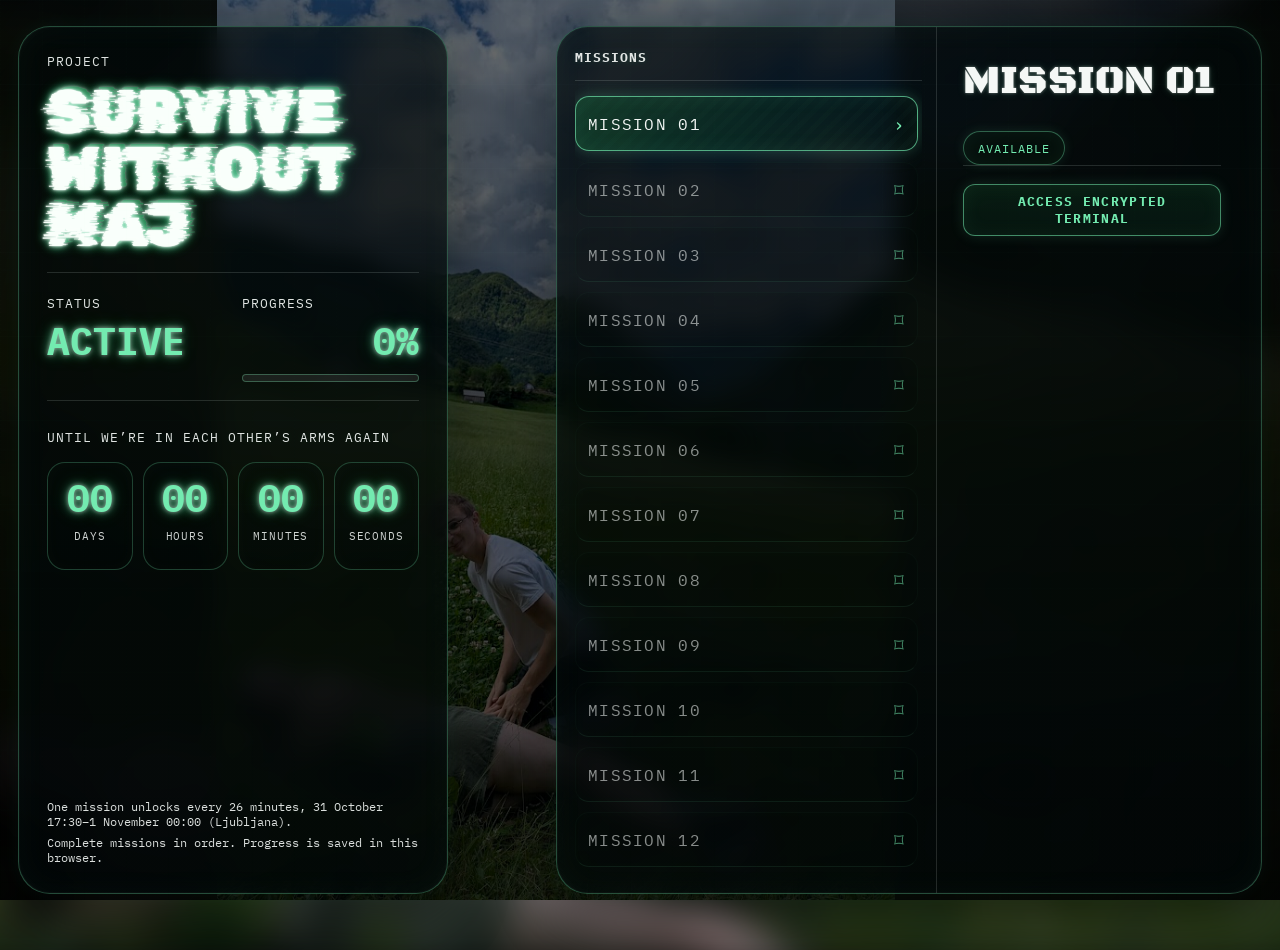
==== index.html @ b8202cea "Add custom challenge site with full-screen location game and Pages deployment" ====
<!doctype html>
<html lang="en">
<head>
  <meta charset="utf-8">

  <meta name="viewport" content="width=device-width, initial-scale=1, viewport-fit=cover">
  <meta name="color-scheme" content="dark">
  <title>Project Survive Without Maj</title>
  <link rel="preconnect" href="https://fonts.googleapis.com">
  <link rel="preconnect" href="https://fonts.gstatic.com" crossorigin>
 <link href="https://fonts.googleapis.com/css2?family=Black+Ops+One&family=Rubik+Glitch&family=IBM+Plex+Mono:wght@400;500;600;700&display=swap" rel="stylesheet">
<link href="https://fonts.cdnfonts.com/css/minecraft-4" rel="stylesheet">
  <link rel="stylesheet" href="style.css">
</head>
<body>
  <a class="skip-link" href="#missionDetail">Skip to mission detail</a>
  <main class="app-shell" aria-label="Project Survive Without Maj">
    <section class="panel panel-left" aria-labelledby="projectTitle">
      <p class="eyebrow">PROJECT</p>
      <h1 id="projectTitle" class="project-title">SURVIVE<br>WITHOUT<br>MAJ</h1>
      <div class="divider"></div>
      <section class="stats-grid" aria-label="Status and progress">
        <div><p class="label">STATUS</p><p id="statusText" class="stat-value accent-text">ACTIVE</p></div>
        <div><p class="label">PROGRESS</p><p id="progressText" class="stat-value accent-text">0%</p><div class="progress-track" aria-hidden="true"><div id="progressBar" class="progress-fill"></div></div></div>
      </section>
      <div class="divider"></div>
      <section aria-labelledby="countdownHeading">
        <p id="countdownHeading" class="kicker">UNTIL WE’RE IN EACH OTHER’S ARMS AGAIN</p>
        <div class="countdown-grid" role="timer" aria-live="polite">
          <article class="countdown-box"><div id="days" class="countdown-number">00</div><div class="countdown-label">DAYS</div></article>
          <article class="countdown-box"><div id="hours" class="countdown-number">00</div><div class="countdown-label">HOURS</div></article>
          <article class="countdown-box"><div id="minutes" class="countdown-number">00</div><div class="countdown-label">MINUTES</div></article>
          <article class="countdown-box"><div id="seconds" class="countdown-number">00</div><div class="countdown-label">SECONDS</div></article>
        </div>
      </section>
      <footer class="footnote"><p>One mission unlocks every 26 minutes, 31 October 17:30–1 November 00:00 (Ljubljana).</p><p>Complete missions in order. Progress is saved in this browser.</p></footer>
    </section>
    <div class="center-space" aria-hidden="true"></div>
    <section class="panel panel-right" aria-label="Mission control">
      <section class="missions-column" aria-labelledby="missionsHeading"><div class="column-head"><h2 id="missionsHeading" class="column-title">MISSIONS</h2></div><div id="missionList" class="missions-list" role="list"></div></section>
      <section id="missionDetail" class="detail-column" aria-labelledby="detailHeading"><div id="detailContent"></div></section>
    </section>
  </main>
  <script src="challenges.js"></script>
  <script src="script.js"></script>
</body>
</html>
---- style.css ----
:root{--bg:#050909;--panel:rgba(4,10,11,.58);--line:rgba(232,244,240,.14);--line-strong:rgba(115,235,176,.38);--text:#f3f7f5;--muted:#a8b8b2;--accent:#73ebb0;--danger:#ff9f9f;--shadow:0 22px 60px rgba(0,0,0,.28)}*{box-sizing:border-box}html,body{min-height:100%;margin:0}html{background:var(--bg)}body{font-family:"IBM Plex Mono",ui-monospace,SFMono-Regular,Consolas,monospace;color:var(--text);background-color:var(--bg);overflow:hidden}body:before{content:"";position:fixed;inset:-24px;z-index:0;background-image:linear-gradient(180deg,rgba(2,6,7,.12),rgba(2,6,7,.20) 58%,rgba(2,6,7,.34)),url("assets/background.jpg");background-size:cover;background-position:center 70%;background-repeat:no-repeat;filter:blur(18px) saturate(.9);transform:scale(1.08);pointer-events:none}body:after{content:"";position:fixed;inset:0;z-index:0;background-image:linear-gradient(180deg,rgba(2,6,7,.05),rgba(2,6,7,.12) 58%,rgba(2,6,7,.25)),url("assets/background.jpg"),radial-gradient(circle at center,transparent 20%,rgba(0,0,0,.18) 82%),url("assets/hud-pattern.svg");background-size:100% 100%,auto 100%,100% 100%,auto;background-position:center,31% center,center,center;background-repeat:no-repeat,no-repeat,no-repeat,repeat;pointer-events:none}
.app-shell,.reset-button,
.skip-link{position:relative;z-index:1}.skip-link{position:absolute;left:16px;top:-48px;z-index:20;padding:10px 14px;border-radius:10px;color:var(--bg);background:var(--accent);text-decoration:none}.skip-link:focus-visible{top:16px}.app-shell{display:grid;grid-template-columns:minmax(320px,500px) minmax(120px,1fr) minmax(620px,820px);gap:22px;min-height:100vh;padding:26px 18px 56px}.panel{min-height:calc(100vh - 52px);border:1px solid var(--line);border-radius:32px;background:linear-gradient(180deg,rgba(4,12,13,.48),rgba(4,10,11,.64));backdrop-filter:blur(12px) saturate(120%);-webkit-backdrop-filter:blur(18px) saturate(120%);box-shadow:var(--shadow)}.panel-left{display:flex;flex-direction:column;padding:26px 28px 22px}.panel-right{display:grid;grid-template-columns:minmax(260px,380px) minmax(280px,1fr);overflow:hidden}.missions-column,
.detail-column{min-height:100%}.missions-column{padding:22px 14px 22px 18px;border-right:1px solid var(--line)}.detail-column{padding:22px 40px 26px 26px}.center-space{min-width:0}.eyebrow,.label,.kicker,.column-title,.badge,.mission-button,.countdown-label,.reset-button,.feedback,input,button{letter-spacing:.08em}.eyebrow,.label,.kicker,.column-title{margin:0;font-size:13px;color:var(--text);opacity:.92}
.project-title,
.detail-title,
.final-title{
    margin:14px 0 18px;
    font-weight:400;
    line-height:.92;
    text-transform:uppercase;
}

.project-title{
    font-family:"Rubik Glitch", sans-serif;
    letter-spacing:.08em;
}
.detail-title,
.final-title{
    font-family:"Black Ops One",Impact,Haettenschweiler,"Arial Narrow Bold",sans-serif;
    white-space:nowrap;
}
.minecraft-hint{
    font-family:'Minecraft', monospace;
}
.project-title{font-size:clamp(3rem,4.8vw,5.6rem)}
.detail-title,
.final-title{font-size:clamp(2.2rem,3.2vw,3.6rem)}
.divider,.rule{width:100%;height:1px;background:var(--line)}.stats-grid{display:grid;grid-template-columns:repeat(2,minmax(0,1fr));gap:18px;padding:22px 0 18px}.stat-value{margin:10px 0 0;font-size:clamp(2rem,3vw,3rem);line-height:1;font-weight:700}.accent-text{color:var(--accent)}.progress-track{width:100%;height:8px;margin-top:14px;border-radius:999px;background:rgba(255,255,255,.12);overflow:hidden}.progress-fill{width:0;height:100%;border-radius:inherit;background:linear-gradient(90deg,var(--accent),#94ffd0);transition:width 240ms ease}.kicker{margin-top:28px;margin-bottom:16px}.countdown-grid{display:grid;grid-template-columns:repeat(4,minmax(0,1fr));gap:10px}.countdown-box{min-height:108px;padding:16px 12px 12px;border:1px solid var(--line);border-radius:18px;background:rgba(1,8,9,.2)}.countdown-number{font-size:clamp(2rem,3vw,3rem);font-weight:700;line-height:1;color:var(--accent);text-align:center}.countdown-label{margin-top:12px;font-size:.7rem;color:var(--text);opacity:.85;text-align:center}.footnote{margin-top:auto;padding-top:24px;font-size:12px;color:var(--text);opacity:.9}.footnote p{margin:0 0 6px}.column-head{padding-bottom:14px;border-bottom:1px solid var(--line)}.missions-list{display:grid;gap:10px;max-height:calc(100vh - 110px);overflow:auto;padding:16px 4px 6px 0}.mission-button{display:grid;grid-template-columns:1fr auto;align-items:center;gap:12px;width:100%;padding:14px 12px;border:1px solid transparent;border-bottom-color:var(--line);border-radius:14px;color:var(--text);background:transparent;text-align:left;font:inherit;cursor:pointer;transition:border-color 180ms ease,background-color 180ms ease,transform 180ms ease,opacity 180ms ease}.mission-button:hover:not(.is-locked),.mission-button:focus-visible:not(.is-locked),.mission-button.is-active{border-color:var(--line-strong);background:linear-gradient(90deg,rgba(17,54,35,.56),rgba(7,20,16,.2));transform:translateY(-1px)}.mission-button.is-locked{opacity:.55}.mission-button .icon{color:var(--accent);font-size:1.2rem}
.detail-top{
    display:flex;
    flex-direction:column;
    align-items:flex-start;
}
.badge{
    margin-top:12px;
    display:inline-flex;
    align-items:center;
    justify-content:center;
    min-height:34px;
    padding:0 14px;
    border:1px solid var(--line-strong);
    border-radius:999px;
    color:var(--accent);
    background:rgba(7,24,13,.34);
    font-size:.77rem;
    white-space:nowrap;

    flex:0 0 auto;
}
.detail-copy,.detail-message,.final-copy{margin:20px 0 0;font-size:1rem;line-height:1.8;color:var(--text)}.detail-copy strong,.final-copy strong{color:var(--accent)}.form-wrap{margin-top:18px}.form-stack{display:grid;gap:12px}.input-label{display:inline-block;margin-bottom:6px;font-size:13px}.answer-input,.verify-button{width:100%;min-height:56px;border-radius:12px;font:inherit}.answer-input{border:1px solid var(--line);padding:0 16px;color:var(--text);background:rgba(0,0,0,.2)}.answer-input::placeholder{color:rgba(243,247,245,.5)}.verify-button,.reset-button{border:1px solid var(--line-strong);color:var(--accent);background:linear-gradient(180deg,rgba(14,49,30,.36),rgba(8,26,19,.62));font-weight:700;cursor:pointer}.verify-button:hover,.reset-button:hover,.verify-button:focus-visible,.reset-button:focus-visible{filter:brightness(1.06)}.feedback{min-height:40px;margin-top:12px;font-size:.92rem;line-height:1.6;opacity:0;transform:translateY(6px);transition:opacity 180ms ease,transform 180ms ease}.feedback.is-visible{opacity:1;transform:translateY(0)}.feedback.is-good{color:var(--accent)}.feedback.is-bad{color:var(--danger)}.reset-button{position:fixed;left:50%;bottom:10px;transform:translateX(-50%);min-height:34px;padding:0 12px;border-radius:999px;font-size:.73rem;z-index:5}.hidden-title{position:absolute;width:1px;height:1px;padding:0;margin:-1px;overflow:hidden;clip:rect(0,0,0,0);white-space:nowrap;border:0}.fade-in{animation:fadeInUp 320ms ease both}@keyframes fadeInUp{from{opacity:0;transform:translateY(8px)}to{opacity:1;transform:translateY(0)}}:focus-visible{outline:2px solid var(--accent);outline-offset:2px}::-webkit-scrollbar{width:10px;height:10px}::-webkit-scrollbar-thumb{border:2px solid transparent;border-radius:999px;background:rgba(115,235,176,.28);background-clip:padding-box}::-webkit-scrollbar-track{background:transparent}@media(max-width:1420px){.app-shell{grid-template-columns:minmax(300px,430px) minmax(64px,1fr) minmax(560px,760px)}}@media(max-width:1180px){body{overflow:auto}.app-shell{grid-template-columns:1fr;gap:16px;min-height:auto;padding-bottom:72px}.panel{min-height:auto}.panel-right{grid-template-columns:1fr}.missions-column{border-right:0;border-bottom:1px solid var(--line)}.missions-list{max-height:none}.center-space{display:none}}@media(max-width:720px){.panel-left,.missions-column,
.detail-column{padding-left:16px;padding-right:16px}
.project-title{font-size:clamp(2.7rem,16vw,4.4rem)}.countdown-grid,.stats-grid{grid-template-columns:1fr 1fr}}@media(prefers-reduced-motion:reduce){*,*:before,*:after{animation-duration:.01ms!important;animation-iteration-count:1!important;transition-duration:.01ms!important;scroll-behavior:auto!important}}

/* =========================================================
   GAMER HUD UPGRADE — mission copy and mission typography stay unchanged
   ========================================================= */
:root{
  --hud-green:#73ebb0;
  --hud-bright:#9affd0;
  --hud-dim:rgba(115,235,176,.18);
  --hud-grid:rgba(115,235,176,.045);
}

/* Keep the same centered portrait composition, but darken it substantially. */
body::after{
  background-image:
    linear-gradient(rgba(0,0,0,.55),rgba(0,0,0,.55)),
    linear-gradient(180deg,rgba(1,5,6,.09),rgba(1,5,6,.17) 58%,rgba(1,5,6,.34)),
    url("assets/background.jpg"),
    radial-gradient(circle at 50% 48%,transparent 18%,rgba(0,0,0,.42) 72%,rgba(0,0,0,.72) 100%),
    url("assets/hud-pattern.svg");
  background-size:100% 100%,100% 100%,auto 100%,100% 100%,auto;
  background-position:center,center,31% center,center,center;
  background-repeat:no-repeat,no-repeat,no-repeat,no-repeat,repeat;
}

/* Fine tactical grid and CRT scanlines across the whole interface. */
.app-shell::before{
  content:"";
  position:fixed;
  inset:0;
  z-index:7;
  pointer-events:none;
  opacity:.38;
  background-image:
    linear-gradient(var(--hud-grid) 1px,transparent 1px),
    linear-gradient(90deg,var(--hud-grid) 1px,transparent 1px),
    repeating-linear-gradient(to bottom,rgba(255,255,255,.025) 0,rgba(255,255,255,.025) 1px,transparent 1px,transparent 4px);
  background-size:42px 42px,42px 42px,100% 4px;
  mask-image:linear-gradient(to bottom,rgba(0,0,0,.65),rgba(0,0,0,.28));
}

.panel{
  border-color:rgba(115,235,176,.30);
  background:
    linear-gradient(135deg,rgba(115,235,176,.06),transparent 14%) top left/90px 90px no-repeat,
    linear-gradient(225deg,rgba(115,235,176,.05),transparent 14%) top right/90px 90px no-repeat,
    linear-gradient(45deg,rgba(115,235,176,.045),transparent 14%) bottom left/90px 90px no-repeat,
    linear-gradient(315deg,rgba(115,235,176,.045),transparent 14%) bottom right/90px 90px no-repeat,
    linear-gradient(180deg,rgba(2,8,9,.68),rgba(2,7,8,.80));
  box-shadow:
    0 22px 60px rgba(0,0,0,.42),
    inset 0 0 0 1px rgba(255,255,255,.025),
    inset 0 0 34px rgba(115,235,176,.035),
    0 0 22px rgba(115,235,176,.055);
}

/* Tactical bracket accents inside both main panels. */
.panel-left,.panel-right{position:relative}

.project-title,
.detail-title,
.final-title{

    color:#f8fff9;

    text-shadow:
        0 0 2px #ffffff,
        0 0 5px rgba(255,255,255,.7),
        0 0 8px rgba(110,255,180,.65),
        0 0 14px rgba(0,255,130,.32);

}

.detail-title,
.final-title{

    color:#f5f8f6;

    text-shadow:
        0 0 3px rgba(255,255,255,.4),
        0 0 8px rgba(115,235,176,.18);

}
/* Do not alter mission text font/content; only add subtle terminal glow. */
.mission-button,.detail-copy,.detail-message,.final-copy,.input-label,.answer-input{
  text-shadow:none;
}

.column-title,.eyebrow,.label,.kicker{
  text-shadow:0 0 9px rgba(115,235,176,.12);
}

.mission-button{
  border-color:rgba(115,235,176,.05);
  border-bottom-color:rgba(115,235,176,.16);
  background:linear-gradient(90deg,rgba(0,0,0,.08),rgba(0,0,0,.18));
  box-shadow:inset 0 0 14px rgba(115,235,176,.012);
}

.mission-button:hover:not(.is-locked),
.mission-button:focus-visible:not(.is-locked),
.mission-button.is-active{
  border-color:rgba(115,235,176,.68);
  background:
    linear-gradient(90deg,rgba(18,78,47,.58),rgba(4,19,14,.34)),
    repeating-linear-gradient(135deg,rgba(115,235,176,.025) 0 5px,transparent 5px 11px);
  box-shadow:
    inset 0 0 20px rgba(115,235,176,.08),
    0 0 13px rgba(115,235,176,.18),
    0 0 30px rgba(115,235,176,.07);
}

.progress-track,.answer-input{
  border:1px solid rgba(115,235,176,.27);
  box-shadow:inset 0 0 18px rgba(0,0,0,.32);
}

.progress-fill{
  background:
    repeating-linear-gradient(135deg,rgba(255,255,255,.18) 0 7px,transparent 7px 13px),
    linear-gradient(90deg,var(--hud-green),var(--hud-bright));
  box-shadow:0 0 10px rgba(115,235,176,.48),0 0 25px rgba(115,235,176,.20);
}

.countdown-box{
  border-color:rgba(115,235,176,.25);
  background:linear-gradient(180deg,rgba(0,13,11,.26),rgba(0,4,5,.32));
  box-shadow:inset 0 0 16px rgba(115,235,176,.025);
}

.countdown-number,
.stat-value,
.accent-text{

    color:#73ebb0;

    text-shadow:
        0 0 4px rgba(255,255,255,.5),
        0 0 10px rgba(115,235,176,.6),
        0 0 18px rgba(0,255,120,.25);

}
.badge,.verify-button,.reset-button{
  box-shadow:inset 0 0 20px rgba(115,235,176,.055),0 0 12px rgba(115,235,176,.12);
}

.verify-button:hover,.reset-button:hover{
  filter:brightness(1.12);
  box-shadow:inset 0 0 24px rgba(115,235,176,.12),0 0 15px rgba(115,235,176,.34),0 0 34px rgba(115,235,176,.12);
}

.divider,.rule,.column-head{
  filter:drop-shadow(0 0 4px rgba(115,235,176,.12));
}

@media(max-width:1180px){
  .app-shell::after{display:none}
  body::after{background-size:100% 100%,100% 100%,cover,100% 100%,auto;background-position:center,center,center center,center,center}
}

@media(prefers-reduced-motion:reduce){
  .app-shell::before{background-image:linear-gradient(var(--hud-grid) 1px,transparent 1px),linear-gradient(90deg,var(--hud-grid) 1px,transparent 1px);background-size:42px 42px,42px 42px}
}
.project-title{
    position:relative;
    letter-spacing:.01em;
    animation:titlePulse 2.2s ease-in-out infinite;
    will-change:opacity;
}
.project-title::before{

    content:attr(id);

    content:"SURVIVE\A WITHOUT\A MAJ";

    white-space:pre;

    position:absolute;

    inset:0;

    color:#56ff9d;

    opacity:.42;

    transform:translate(5px,-3px);

    mix-blend-mode:screen;

    pointer-events:none;

    animation:titleGhostPulse 2.2s ease-in-out infinite;

}
@keyframes titlePulse{
    0%,100%{
        opacity:.35;
        filter:brightness(.2);

        text-shadow:
            0 0 2px rgba(255,255,255,.3),
            0 0 6px rgba(115,235,176,.3),
            0 0 12px rgba(0,255,120,.15);
    }

    50%{
        opacity:1;
        filter:brightness(4);

        text-shadow:
            0 0 3px #ffffff,
            0 0 10px rgba(255,255,255,.9),
            0 0 22px rgba(115,235,176,.9),
            0 0 40px rgba(0,255,120,.55);
    }
}
@keyframes titleGhost{

    0%,82%,100%{
        transform:translate(5px,-3px);
        opacity:.35;
    }

    83%{
        transform:translate(12px,-4px);
        opacity:.9;
    }

    84%{
        transform:translate(-7px,2px);
        opacity:.75;
    }

    84.5%{
        transform:translate(5px,-3px);
        opacity:.35;
    }

    92%{
        transform:translate(14px,-2px);
        opacity:.9;
    }

    92.5%{
        transform:translate(-10px,1px);
        opacity:.85;
    }

    93%{
        transform:translate(5px,-3px);
        opacity:.35;
    }
}
@keyframes titleGhostPulse{
    0%,100%{
        opacity:.18;
        transform:translate(4px,-2px);
    }

    50%{
        opacity:.7;
        transform:translate(7px,-3px);
    }
}

/* Mission 04 — embedded MAJDLE terminal */
.majdle-launch{margin-top:18px}
.terminal-button{width:100%;min-height:52px;padding:0 16px;border:1px solid rgba(115,235,176,.55);border-radius:12px;color:var(--accent);background:linear-gradient(180deg,rgba(14,49,30,.48),rgba(8,26,19,.72));font:700 .82rem "IBM Plex Mono",monospace;letter-spacing:.1em;cursor:pointer;box-shadow:inset 0 0 20px rgba(115,235,176,.06),0 0 14px rgba(115,235,176,.14)}
.terminal-button:hover,.terminal-button:focus-visible{filter:brightness(1.12);box-shadow:inset 0 0 24px rgba(115,235,176,.12),0 0 18px rgba(115,235,176,.28)}
.majdle-shell{margin-top:14px;padding:8px;border:1px solid rgba(115,235,176,.30);border-radius:14px;background:rgba(0,0,0,.36);box-shadow:inset 0 0 22px rgba(0,0,0,.45),0 0 18px rgba(115,235,176,.08)}
.majdle-shell[hidden]{display:none}
.majdle-frame{
    display:block;
    width:100%;
    height:min(690px,72vh);
    border:0;
    border-radius:9px;
    background:#fff;
}
.majdle-instruction{margin:14px 0 0;color:var(--muted);font-size:.86rem;line-height:1.6}
@media(max-width:720px){.majdle-frame{height:680px}}


#progressText { text-align: right; }
.geo-launch{margin-top:22px}
.geo-dialog{position:fixed;inset:0;width:calc(100vw - 24px);height:calc(100dvh - 24px);max-width:none;max-height:none;margin:auto;padding:0;border:1px solid #73ebb060;border-radius:18px;overflow:hidden;background:#101725;color:#fff;box-shadow:0 20px 100px #000a}
.geo-dialog::backdrop{background:#02080de8;backdrop-filter:blur(8px)}
.geo-dialog iframe{display:block;width:100%;height:100%;border:0}
@media(max-width:600px){.geo-dialog{width:100vw;height:100dvh;border:0;border-radius:0}}

/* Center the photo in the actual desktop gap, including asymmetric panels. */
@media(min-width:1181px){
  body::after{
    background-size:100% 100%,100% 100%,auto 100%,100% 100%,auto;
    background-position:center,center,var(--photo-left, 30vw) bottom,center,center;
  }
}

/* Only the opened puzzle needs independent scrolling; keep the original shell. */
@media(min-width:1181px){.detail-column:has(.majdle-shell:not([hidden])){max-height:calc(100vh - 52px);overflow-y:auto}}
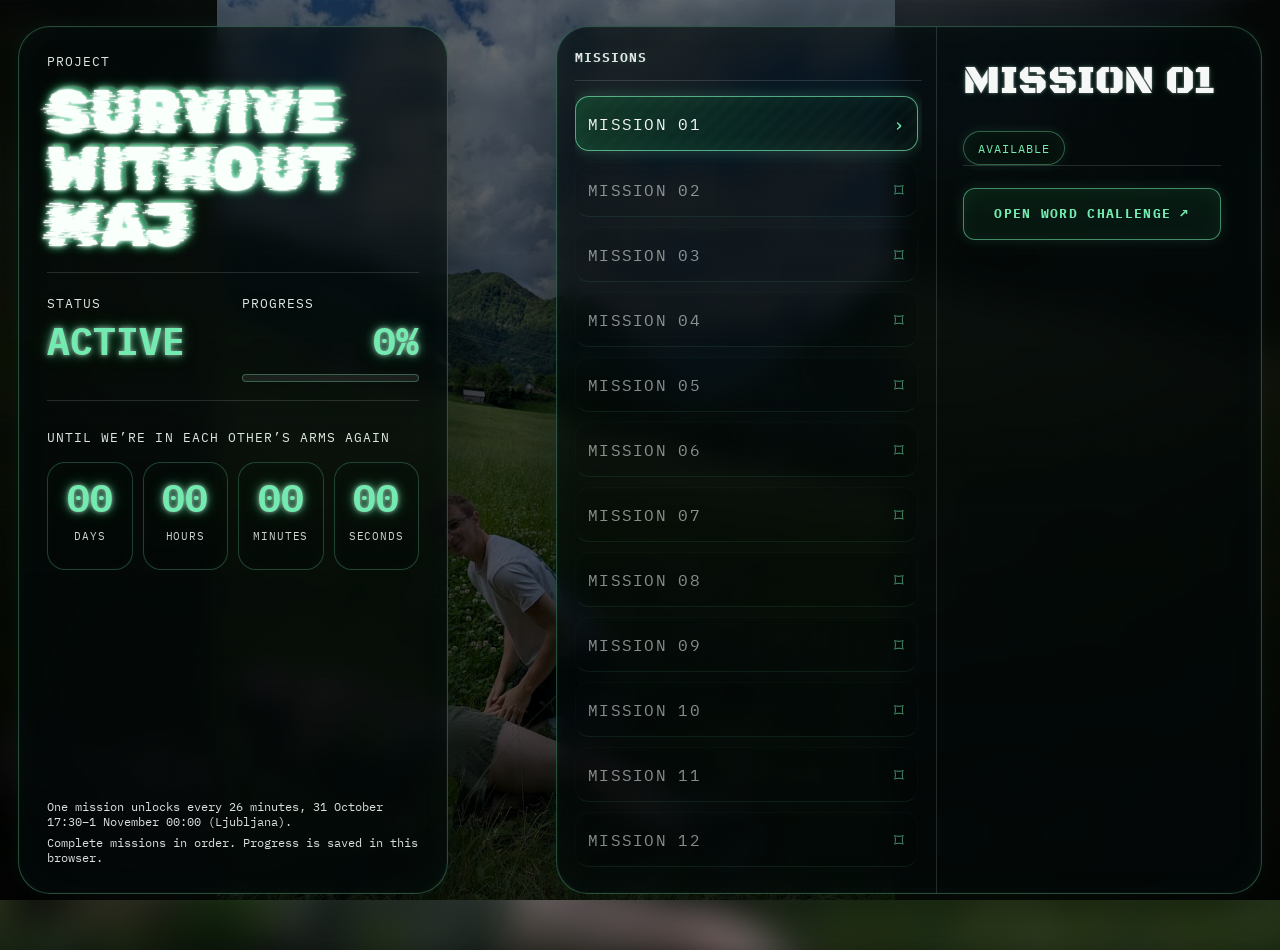
==== commit 7bede9ee: "Prevent stale game tabs from restoring progress after reset" ====
--- a/index.html
+++ b/index.html
@@ -42,6 +42,7 @@
     </section>
   </main>
   <script src="challenges.js"></script>
+  <script src="progress-session.js"></script>
   <script src="script.js"></script>
 </body>
 </html>
--- a/style.css
+++ b/style.css
@@ -334,10 +334,16 @@
 
 
 #progressText { text-align: right; }
+/* Separate expensive animated pixels from the static page without changing effects. */
+.project-title{will-change:filter,opacity}
+.project-title::before{will-change:transform,opacity}
+body::before,body::after{will-change:transform}
+.effects-suspended .project-title,.effects-suspended .project-title::before{animation-play-state:paused}
 .geo-launch{margin-top:22px}
 .geo-dialog{position:fixed;inset:0;width:calc(100vw - 24px);height:calc(100dvh - 24px);max-width:none;max-height:none;margin:auto;padding:0;border:1px solid #73ebb060;border-radius:18px;overflow:hidden;background:#101725;color:#fff;box-shadow:0 20px 100px #000a}
 .geo-dialog::backdrop{background:#02080de8;backdrop-filter:blur(8px)}
 .geo-dialog iframe{display:block;width:100%;height:100%;border:0}
+.geo-dialog.wordle-dialog{width:min(860px,calc(100vw - 24px));background:#fff}
 @media(max-width:600px){.geo-dialog{width:100vw;height:100dvh;border:0;border-radius:0}}
 
 /* Center the photo in the actual desktop gap, including asymmetric panels. */
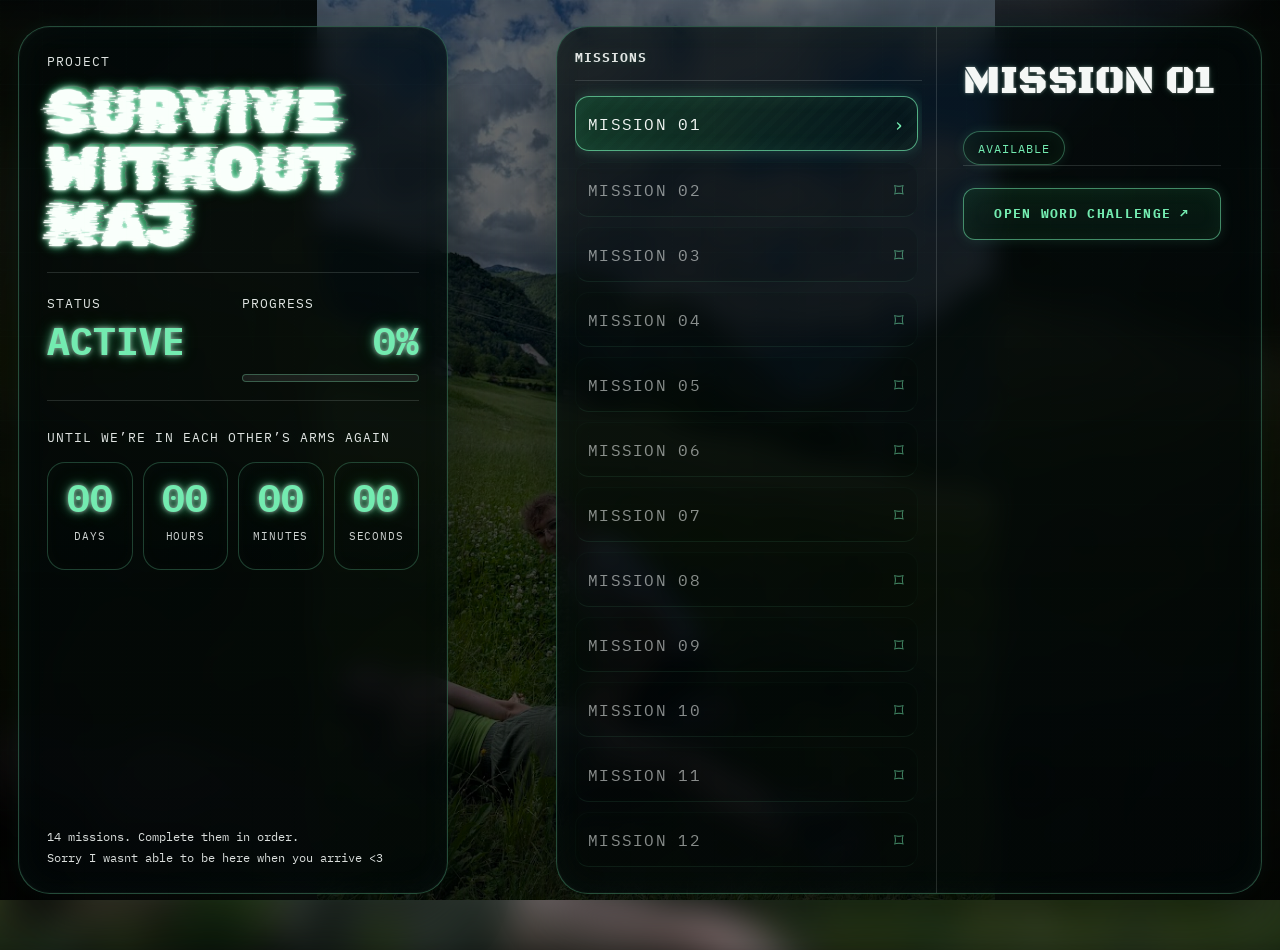
==== commit e9d6b3be: "Update website 2026-10-27 22:16" ====
--- a/index.html
+++ b/index.html
@@ -33,7 +33,7 @@
           <article class="countdown-box"><div id="seconds" class="countdown-number">00</div><div class="countdown-label">SECONDS</div></article>
         </div>
       </section>
-      <footer class="footnote"><p>One mission unlocks every 26 minutes, 31 October 17:30–1 November 00:00 (Ljubljana).</p><p>Complete missions in order. Progress is saved in this browser.</p></footer>
+      <footer class="footnote"><p>One mission unlocks every 26 minutes, 31 October 17:30–1 November 00:00 (Ljubljana).</p><p>Sorry I wasnt able to be here when you arrive <3 </p></footer>
     </section>
     <div class="center-space" aria-hidden="true"></div>
     <section class="panel panel-right" aria-label="Mission control">
@@ -43,6 +43,8 @@
   </main>
   <script src="challenges.js"></script>
   <script src="progress-session.js"></script>
+  <script src="puzzle-core.js"></script>
+  <script src="text-challenge.js"></script>
   <script src="script.js"></script>
 </body>
 </html>
--- a/style.css
+++ b/style.css
@@ -334,6 +334,7 @@
 
 
 #progressText { text-align: right; }
+.text-prompt{white-space:pre-wrap;overflow-wrap:anywhere}
 /* Separate expensive animated pixels from the static page without changing effects. */
 .project-title{will-change:filter,opacity}
 .project-title::before{will-change:transform,opacity}
